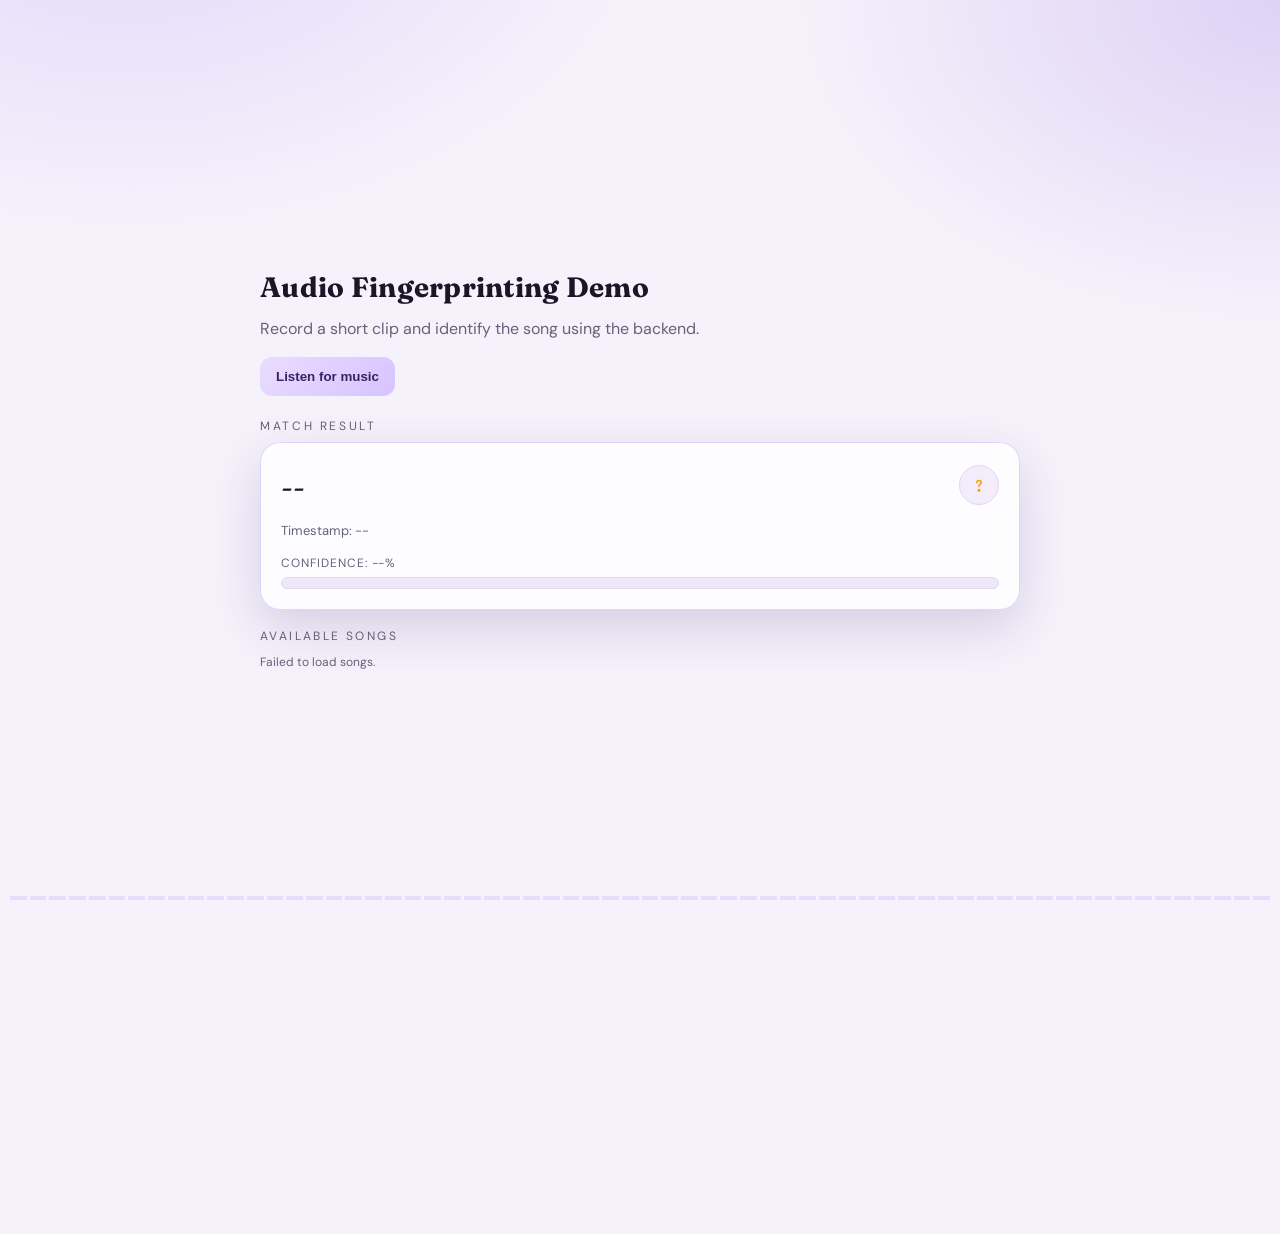
==== docs/index.html @ 60da305a "Move frontend static site into docs/ for GitHub Pages deployment" ====
<!DOCTYPE html>
<html lang="en">
  <head>
    <meta charset="UTF-8" />
    <meta name="viewport" content="width=device-width, initial-scale=1.0" />
    <title>Audio Fingerprinting Demo</title>
        <link rel="stylesheet" href="./styles.css" />

  </head>
  <body>
    <div class="container">
      <h1>Audio Fingerprinting Demo</h1>
      <p>Record a short clip and identify the song using the backend.</p>

      <div class="row">
        <button id="toggleBtn">Listen for music</button>
      </div>

      <div class="match-label">Match Result</div>
      <div class="match-card" style="position: relative;">
        <div class="confetti" id="confetti"></div>
        <div class="match-top">
          <div class="hero-song" id="songValue">--</div>
          <div class="badge" id="matchBadge"></div>
        </div>
        <div class="hero-meta">
          <span id="timeValue">Timestamp: --</span>
        </div>
        <div class="confidence-wrap">
          <div class="confidence-label" id="confidenceValue">Confidence: --%</div>
          <div class="confidence-track"><div id="confidenceFill"></div></div>
        </div>
      </div>

      <div class="songs-section">
        <div class="songs-title">Available Songs</div>
        <div class="songs-empty" id="songsEmpty">Loading...</div>
        <ul class="songs-list" id="songsList"></ul>
      </div>
    </div>

    <div class="bars-wrap" id="bars"></div>

    <script src="./config.js"></script>
    <script src="./app.js"></script>

  </body>
</html>
---- docs/styles.css ----
@import url("https://fonts.googleapis.com/css2?family=DM+Sans:wght@400;500;700&family=Fraunces:opsz,wght@9..144,600;9..144,700&display=swap");
      :root {
        color-scheme: light;
        --bg: #f5f2fb;
        --panel: #ffffff;
        --panel-2: #f3effa;
        --text: #1c1528;
        --muted: #6b5f7a;
        --accent: #8b5cf6;
        --accent-2: #6d28d9;
        --warning: #f59e0b;
      }
      body {
        margin: 0;
        font-family: "DM Sans", system-ui, sans-serif;
        background:
          radial-gradient(900px 600px at 10% -10%, rgba(139, 92, 246, 0.18) 0, transparent 60%),
          radial-gradient(900px 600px at 100% 0%, rgba(109, 40, 217, 0.16) 0, transparent 55%),
          var(--bg);
        color: var(--text);
        min-height: 100vh;
      }
      .container {
        max-width: 760px;
        margin: 0 auto;
        padding: 30vh 18px 64px;
        position: relative;
        z-index: 2;
        min-height: 100vh;
        display: flex;
        flex-direction: column;
        justify-content: flex-start;
      }
      h1 {
        font-family: "Fraunces", "DM Sans", serif;
        font-size: 28px;
        margin: 0 0 8px;
        letter-spacing: 0.01em;
      }
      p {
        margin: 6px 0 18px;
        color: var(--muted);
      }
      .row {
        display: flex;
        gap: 12px;
        flex-wrap: wrap;
      }
      button {
        background: linear-gradient(135deg, #e9ddff 0%, #d7c2ff 100%);
        color: #3b215f;
        border: none;
        padding: 12px 16px;
        border-radius: 12px;
        font-weight: 700;
        cursor: pointer;
      }
      button.secondary {
        background: #efe8fb;
        color: #2b1b4a;
      }
      button:disabled {
        opacity: 0.5;
        cursor: not-allowed;
      }
      .match-label {
        margin-top: 22px;
        font-size: 12px;
        letter-spacing: 0.22em;
        text-transform: uppercase;
        color: var(--muted);
      }
      .match-card {
        display: flex;
        flex-direction: column;
        gap: 10px;
        margin-top: 8px;
        padding: 20px;
        border-radius: 20px;
        background: rgba(255, 255, 255, 0.78);
        border: 1px solid rgba(139, 92, 246, 0.25);
        box-shadow:
          0 18px 50px rgba(78, 46, 122, 0.18),
          0 1px 0 rgba(255, 255, 255, 0.7) inset;
        backdrop-filter: blur(12px);
      }
      
      .hero-header {
        display: flex;
        align-items: center;
        justify-content: space-between;
      }
      .badge {
        width: 38px;
        height: 38px;
        border-radius: 999px;
        border: 1px solid #e1d6f4;
        display: grid;
        place-items: center;
        background: #f2ecfb;
        color: var(--warning);
        font-weight: 700;
      }
      .badge.ok {
        background: rgba(139, 92, 246, 0.18);
        color: var(--accent-2);
        border-color: rgba(139, 92, 246, 0.35);
      }
      .badge svg {
        width: 18px;
        height: 18px;
      }
      .confetti {
        position: absolute;
        inset: 0;
        pointer-events: none;
        overflow: hidden;
      }
      .confetti-piece {
        position: absolute;
        width: 6px;
        height: 10px;
        opacity: 0.9;
        animation: confetti-fall 900ms ease-out forwards;
      }
      @keyframes confetti-fall {
        0% {
          transform: translateY(0) rotate(0deg);
          opacity: 1;
        }
        100% {
          transform: translateY(140px) rotate(140deg);
          opacity: 0;
        }
      }
      .hero-title {
        font-size: 12px;
        letter-spacing: 0.2em;
        text-transform: uppercase;
        color: var(--muted);
      }
      .match-top {
        display: flex;
        align-items: center;
        justify-content: space-between;
        gap: 12px;
      }
      .hero-song {
        font-family: "Fraunces", "DM Sans", serif;
        font-size: 30px;
        margin-top: 6px;
      }
      .hero-meta {
        display: flex;
        gap: 14px;
        flex-wrap: wrap;
        margin-top: 6px;
        color: var(--muted);
        font-size: 13px;
      }
      .confidence-wrap {
        margin-top: 6px;
      }
      .confidence-label {
        font-size: 12px;
        text-transform: uppercase;
        letter-spacing: 0.08em;
        color: var(--muted);
        margin-bottom: 6px;
      }
      .confidence-track {
        height: 10px;
        border-radius: 999px;
        background: #efe8fb;
        overflow: hidden;
        border: 1px solid #e1d6f4;
      }
      .confidence-track > div {
        height: 100%;
        width: 0%;
        background: linear-gradient(90deg, var(--accent-2), var(--accent));
        transition: width 0.2s ease;
      }
      .songs-section {
        margin-top: 18px;
      }
      .songs-title {
        font-size: 12px;
        text-transform: uppercase;
        letter-spacing: 0.2em;
        color: var(--muted);
        margin-bottom: 10px;
      }
      .songs-list {
        display: flex;
        flex-wrap: wrap;
        gap: 8px;
        list-style: none;
        padding: 0;
        margin: 0;
      }
      .songs-list li {
        padding: 6px 10px;
        border-radius: 999px;
        background: #efe8fb;
        color: #3a245f;
        font-size: 12px;
        border: 1px solid #e1d6f4;
      }
      .songs-empty {
        color: var(--muted);
        font-size: 12px;
      }

      .bars-wrap {
        position: fixed;
        left: 0;
        right: 0;
        bottom: 0;
        height: 50vh;
        pointer-events: none;
        display: flex;
        align-items: flex-end;
        gap: 3px;
        padding: 0 10px 0;
        opacity: 0.6;
        z-index: 0;
      }
      .bar {
        opacity: 0.5;
        flex: 1;
        height: 4px;
        background: rgba(139, 92, 246, 0.45);
        border-radius: 0;
        transition: height 0.08s ease;
        filter: blur(0.1px);
      }
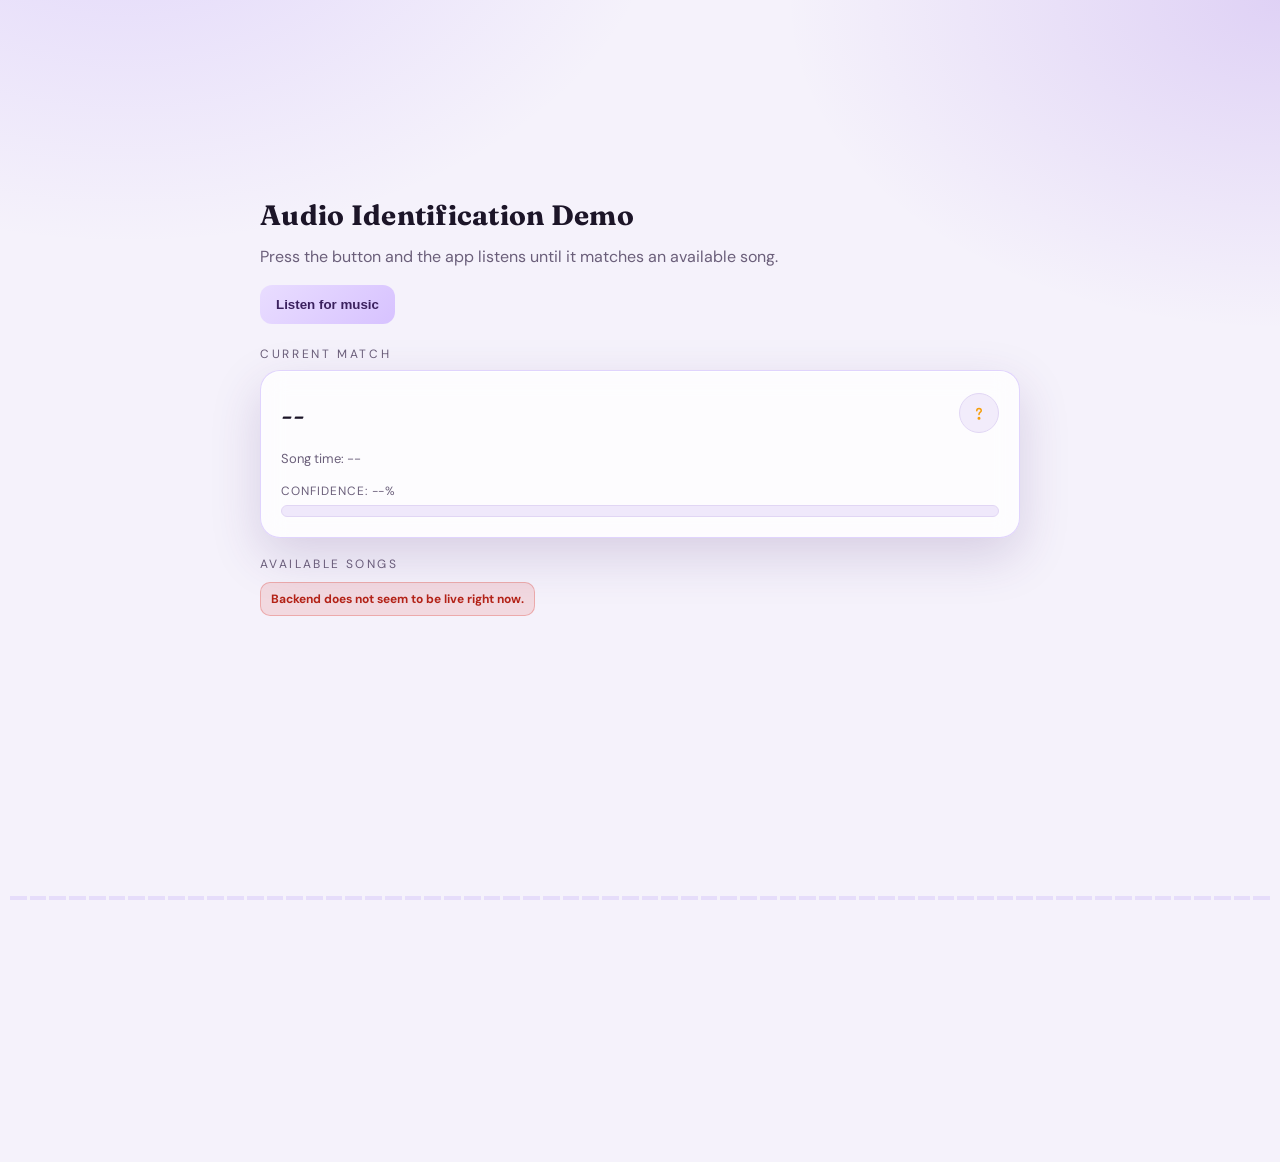
==== commit e694854d: "Minor frontend UI improvements" ====
--- a/docs/index.html
+++ b/docs/index.html
@@ -3,20 +3,20 @@
   <head>
     <meta charset="UTF-8" />
     <meta name="viewport" content="width=device-width, initial-scale=1.0" />
-    <title>Audio Fingerprinting Demo</title>
+    <title>Audio Identification Demo</title>
         <link rel="stylesheet" href="./styles.css" />
 
   </head>
   <body>
     <div class="container">
-      <h1>Audio Fingerprinting Demo</h1>
-      <p>Record a short clip and identify the song using the backend.</p>
+      <h1>Audio Identification Demo</h1>
+      <p>Press the button and the app listens until it matches an available song.</p>
 
       <div class="row">
         <button id="toggleBtn">Listen for music</button>
       </div>
 
-      <div class="match-label">Match Result</div>
+      <div class="match-label">Current Match</div>
       <div class="match-card" style="position: relative;">
         <div class="confetti" id="confetti"></div>
         <div class="match-top">
@@ -24,7 +24,7 @@
           <div class="badge" id="matchBadge"></div>
         </div>
         <div class="hero-meta">
-          <span id="timeValue">Timestamp: --</span>
+          <span id="timeValue">Song time: --</span>
         </div>
         <div class="confidence-wrap">
           <div class="confidence-label" id="confidenceValue">Confidence: --%</div>
--- a/docs/styles.css
+++ b/docs/styles.css
@@ -23,7 +23,7 @@
       .container {
         max-width: 760px;
         margin: 0 auto;
-        padding: 30vh 18px 64px;
+        padding: 22vh 18px 64px;
         position: relative;
         z-index: 2;
         min-height: 100vh;
@@ -207,10 +207,20 @@
         font-size: 12px;
         border: 1px solid #e1d6f4;
       }
-      .songs-empty {
-        color: var(--muted);
-        font-size: 12px;
-      }
+.songs-empty {
+  color: var(--muted);
+  font-size: 12px;
+}
+
+.songs-empty.error {
+  color: #b42318;
+  font-weight: 700;
+  background: rgba(217, 45, 32, 0.12);
+  border: 1px solid rgba(217, 45, 32, 0.28);
+  border-radius: 10px;
+  padding: 8px 10px;
+  display: inline-block;
+}
 
       .bars-wrap {
         position: fixed;
